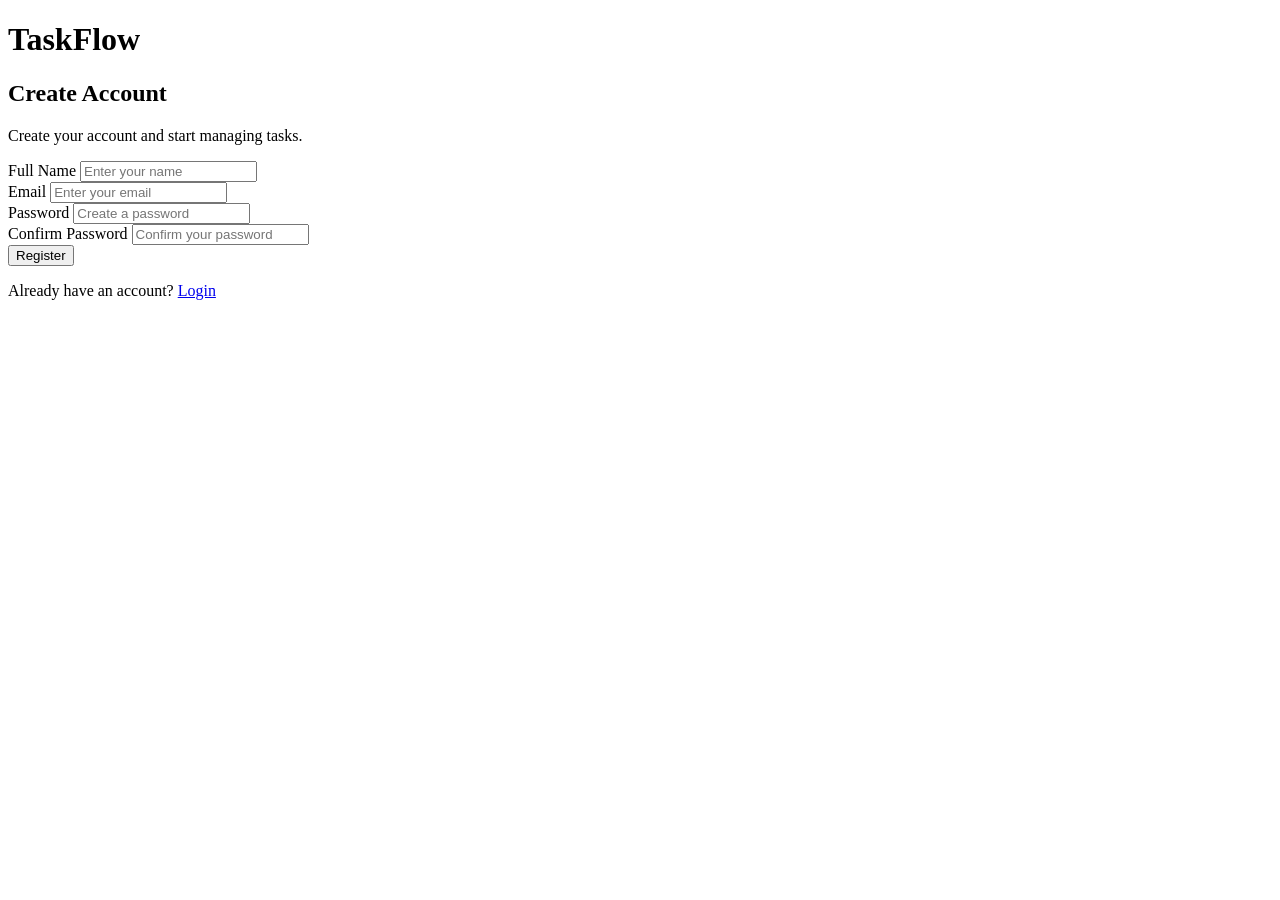
==== frontend/register.html @ aafeec91 "|" ====
<!DOCTYPE html>
<html lang="en">
<head>
    <meta charset="UTF-8">
    <meta name="viewport" content="width=device-width, initial-scale=1.0">

    <title>TaskFlow - Register</title>

    <link rel="stylesheet" href="css/style.css">
</head>

<body>

    <div class="auth-container">

        <div class="auth-box">

            <h1>TaskFlow</h1>

            <h2>Create Account</h2>

            <p>Create your account and start managing tasks.</p>

            <form>

                <div class="form-group">
                    <label for="name">Full Name</label>

                    <input
                        type="text"
                        id="name"
                        placeholder="Enter your name"
                        required
                    >
                </div>

                <div class="form-group">
                    <label for="email">Email</label>

                    <input
                        type="email"
                        id="email"
                        placeholder="Enter your email"
                        required
                    >
                </div>

                <div class="form-group">
                    <label for="password">Password</label>

                    <input
                        type="password"
                        id="password"
                        placeholder="Create a password"
                        required
                    >
                </div>

                <div class="form-group">
                    <label for="confirm-password">
                        Confirm Password
                    </label>

                    <input
                        type="password"
                        id="confirm-password"
                        placeholder="Confirm your password"
                        required
                    >
                </div>

                <button type="submit" class="btn">
                    Register
                </button>

            </form>

            <p class="auth-link">
                Already have an account?
                <a href="login.html">Login</a>
            </p>

        </div>

    </div>

</body>
</html>
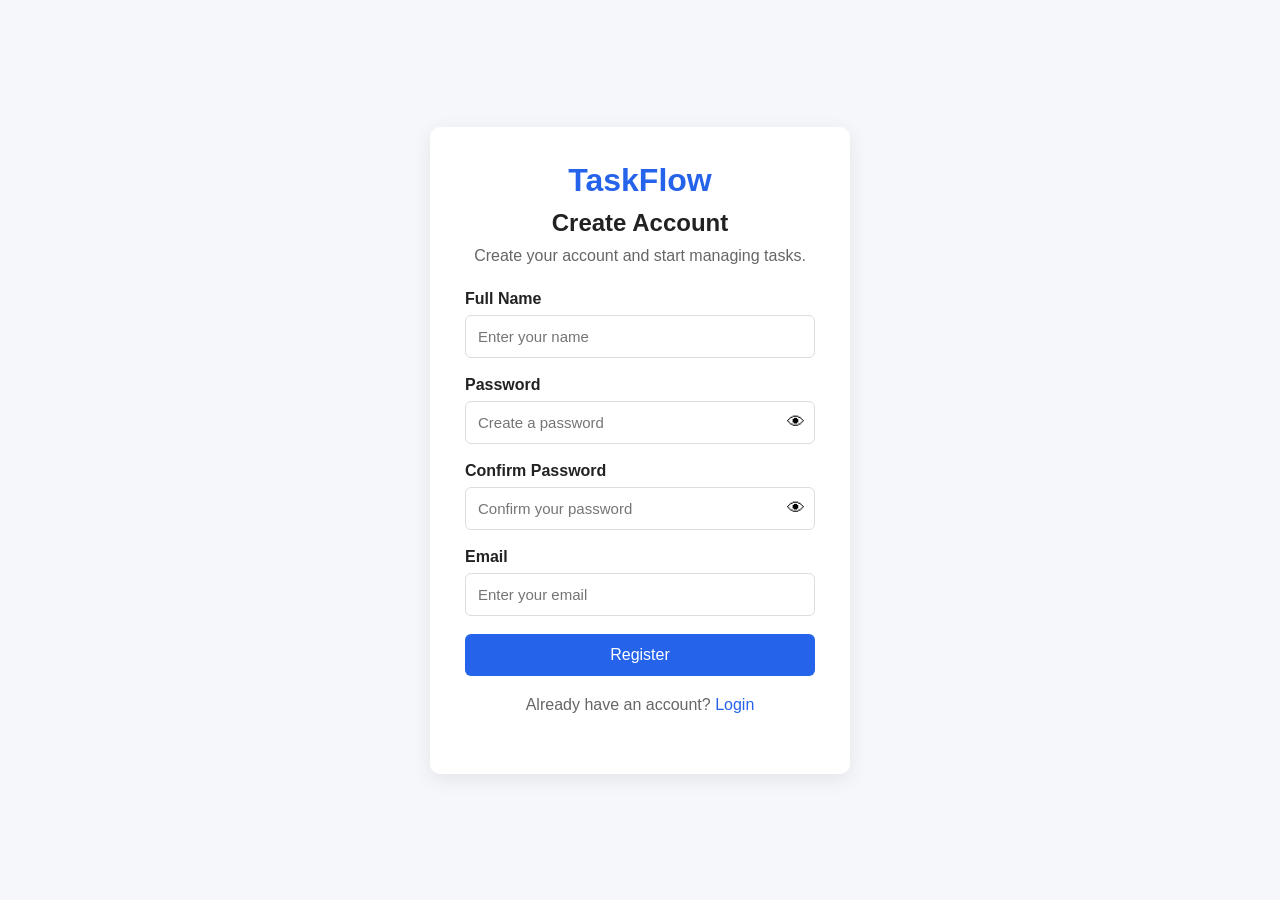
==== commit 82221552: "Some practice concepts on JWT" ====
--- a/frontend/register.html
+++ b/frontend/register.html
@@ -1,88 +1,90 @@
-<!DOCTYPE html>
+<!doctype html>
 <html lang="en">
-<head>
-    <meta charset="UTF-8">
-    <meta name="viewport" content="width=device-width, initial-scale=1.0">
+  <head>
+    <meta charset="UTF-8" />
+    <meta name="viewport" content="width=device-width, initial-scale=1.0" />
 
     <title>TaskFlow - Register</title>
 
-    <link rel="stylesheet" href="css/style.css">
-</head>
+    <link rel="stylesheet" href="css/style.css" />
+  </head>
 
-<body>
+  <body>
+    <div class="auth-container">
+      <div class="auth-box">
+        <h1>TaskFlow</h1>
 
-    <div class="auth-container">
+        <h2>Create Account</h2>
 
-        <div class="auth-box">
+        <p>Create your account and start managing tasks.</p>
 
-            <h1>TaskFlow</h1>
+        <form id="registerForm">
+          <div class="form-group">
+            <label for="name">Full Name</label>
 
-            <h2>Create Account</h2>
+            <input
+              type="text"
+              id="name"
+              placeholder="Enter your name"
+              required
+            />
+          </div>
+          <div class="form-group">
+            <label for="password">Password</label>
 
-            <p>Create your account and start managing tasks.</p>
+            <div class="password-container">
+              <input
+                type="password"
+                id="password"
+                placeholder="Create a password"
+                required
+              />
 
-            <form>
+              <button type="button" id="togglePassword" class="eye-button">
+                👁
+              </button>
+            </div>
+          </div>
+          <div class="form-group">
+            <label for="confirm-password"> Confirm Password </label>
 
-                <div class="form-group">
-                    <label for="name">Full Name</label>
+            <div class="password-container">
+              <input
+                type="password"
+                id="confirm-password"
+                placeholder="Confirm your password"
+                required
+              />
 
-                    <input
-                        type="text"
-                        id="name"
-                        placeholder="Enter your name"
-                        required
-                    >
-                </div>
+              <button
+                type="button"
+                id="toggleConfirmPassword"
+                class="eye-button"
+              >
+                👁
+              </button>
+            </div>
+          </div>
 
-                <div class="form-group">
-                    <label for="email">Email</label>
+          <div class="form-group">
+            <label for="email">Email</label>
 
-                    <input
-                        type="email"
-                        id="email"
-                        placeholder="Enter your email"
-                        required
-                    >
-                </div>
+            <input
+              type="email"
+              id="email"
+              placeholder="Enter your email"
+              required
+            />
+          </div>
+          <button type="submit" class="btn">Register</button>
+        </form>
 
-                <div class="form-group">
-                    <label for="password">Password</label>
-
-                    <input
-                        type="password"
-                        id="password"
-                        placeholder="Create a password"
-                        required
-                    >
-                </div>
-
-                <div class="form-group">
-                    <label for="confirm-password">
-                        Confirm Password
-                    </label>
-
-                    <input
-                        type="password"
-                        id="confirm-password"
-                        placeholder="Confirm your password"
-                        required
-                    >
-                </div>
-
-                <button type="submit" class="btn">
-                    Register
-                </button>
-
-            </form>
-
-            <p class="auth-link">
-                Already have an account?
-                <a href="login.html">Login</a>
-            </p>
-
-        </div>
-
+        <p class="auth-link">
+          Already have an account?
+          <a href="login.html">Login</a>
+        </p>
+      </div>
     </div>
-
-</body>
-</html>+    <script src="js/register.js"></script>
+  </body>
+</html>
--- a/frontend/css/style.css
+++ b/frontend/css/style.css
@@ -0,0 +1,542 @@
+/* =========================
+   General
+========================= */
+
+* {
+    margin: 0;
+    padding: 0;
+    box-sizing: border-box;
+}
+
+body {
+    font-family: Arial, sans-serif;
+    background-color: #f5f7fb;
+    color: #222;
+}
+
+a {
+    text-decoration: none;
+    color: #2563eb;
+}
+/* =========================
+   Home Page
+========================= */
+
+.hero {
+    text-align: center;
+
+    padding: 100px 20px;
+}
+
+.hero h1 {
+    font-size: 45px;
+
+    margin-bottom: 20px;
+}
+
+.hero p {
+    max-width: 600px;
+
+    margin: 0 auto 30px;
+
+    color: #666;
+
+    line-height: 1.6;
+}
+
+.hero-buttons {
+    display: flex;
+
+    justify-content: center;
+
+    gap: 15px;
+}
+
+.hero-buttons .btn {
+    width: auto;
+
+    padding: 12px 25px;
+}
+
+.secondary-btn {
+    background-color: #555;
+}
+
+.secondary-btn:hover {
+    background-color: #333;
+}
+
+
+/* =========================
+   Features
+========================= */
+
+.features {
+    max-width: 1100px;
+
+    margin: 0 auto;
+
+    padding: 60px 20px;
+}
+
+.features > h2 {
+    text-align: center;
+
+    margin-bottom: 35px;
+
+    font-size: 30px;
+}
+
+.feature-container {
+    display: grid;
+
+    grid-template-columns: repeat(3, 1fr);
+
+    gap: 20px;
+}
+
+.feature-card {
+    background-color: white;
+
+    padding: 30px;
+
+    text-align: center;
+
+    border-radius: 10px;
+
+    box-shadow: 0 3px 12px rgba(0, 0, 0, 0.06);
+}
+
+.feature-card h3 {
+    margin-bottom: 12px;
+}
+
+.feature-card p {
+    color: #666;
+
+    line-height: 1.5;
+}
+
+
+/* =========================
+   Footer
+========================= */
+
+footer {
+    text-align: center;
+
+    padding: 25px;
+
+    margin-top: 40px;
+
+    background-color: white;
+
+    border-top: 1px solid #ddd;
+}
+
+footer p {
+    color: #666;
+}
+
+
+/* =========================
+   Home Responsive
+========================= */
+
+@media (max-width: 700px) {
+
+    .hero h1 {
+        font-size: 32px;
+    }
+
+    .hero-buttons {
+        flex-direction: column;
+
+        align-items: center;
+    }
+
+    .feature-container {
+        grid-template-columns: 1fr;
+    }
+}
+
+/* =========================
+   Login & Register
+========================= */
+
+.auth-container {
+    min-height: 100vh;
+
+    display: flex;
+    justify-content: center;
+    align-items: center;
+
+    padding: 20px;
+}
+
+.auth-box {
+    width: 100%;
+    max-width: 420px;
+
+    background-color: white;
+
+    padding: 35px;
+
+    border-radius: 10px;
+
+    box-shadow: 0 5px 20px rgba(0, 0, 0, 0.08);
+}
+
+.auth-box h1 {
+    text-align: center;
+    color: #2563eb;
+
+    margin-bottom: 10px;
+}
+
+.auth-box h2 {
+    text-align: center;
+
+    margin-bottom: 10px;
+}
+
+.auth-box > p {
+    text-align: center;
+
+    color: #666;
+
+    margin-bottom: 25px;
+}
+
+
+/* Form */
+
+.form-group {
+    margin-bottom: 18px;
+}
+
+.form-group label {
+    display: block;
+
+    margin-bottom: 7px;
+
+    font-weight: bold;
+}
+
+.form-group input {
+    width: 100%;
+
+    padding: 12px;
+
+    border: 1px solid #ddd;
+
+    border-radius: 6px;
+
+    font-size: 15px;
+}
+
+.form-group input:focus {
+    outline: none;
+
+    border-color: #2563eb;
+}
+.password-container {
+    position: relative;
+
+    display: flex;
+
+    align-items: center;
+}
+
+.password-container input {
+    padding-right: 45px;
+}
+
+.eye-button {
+    position: absolute;
+
+    right: 10px;
+
+    background: none;
+
+    border: none;
+
+    cursor: pointer;
+
+    font-size: 18px;
+}
+
+
+/* Button */
+
+.btn {
+    width: 100%;
+
+    padding: 12px;
+
+    border: none;
+
+    border-radius: 6px;
+
+    background-color: #2563eb;
+
+    color: white;
+
+    font-size: 16px;
+
+    cursor: pointer;
+}
+
+.btn:hover {
+    background-color: #1d4ed8;
+}
+
+
+/* Auth link */
+
+.auth-link {
+    margin-top: 20px;
+}
+
+
+/* =========================
+   Navbar
+========================= */
+
+.navbar {
+    background-color: white;
+
+    padding: 18px 40px;
+
+    display: flex;
+
+    justify-content: space-between;
+    align-items: center;
+
+    border-bottom: 1px solid #ddd;
+}
+
+.logo {
+    font-size: 24px;
+
+    font-weight: bold;
+
+    color: #2563eb;
+}
+
+.navbar nav {
+    display: flex;
+
+    gap: 25px;
+}
+
+.navbar nav a {
+    color: #444;
+
+    font-weight: 500;
+}
+
+.navbar nav a:hover {
+    color: #2563eb;
+}
+
+
+/* =========================
+   Dashboard
+========================= */
+
+.dashboard {
+    max-width: 1100px;
+
+    margin: 40px auto;
+
+    padding: 0 20px;
+}
+
+.dashboard-header {
+    display: flex;
+
+    justify-content: space-between;
+    align-items: center;
+
+    margin-bottom: 30px;
+}
+
+.dashboard-header h1 {
+    margin-bottom: 8px;
+}
+
+.dashboard-header p {
+    color: #666;
+}
+
+.dashboard-header .btn {
+    width: auto;
+
+    padding: 12px 20px;
+}
+
+
+/* =========================
+   Statistics
+========================= */
+
+.stats {
+    display: grid;
+
+    grid-template-columns: repeat(3, 1fr);
+
+    gap: 20px;
+
+    margin-bottom: 35px;
+}
+
+.stat-card {
+    background-color: white;
+
+    padding: 25px;
+
+    border-radius: 10px;
+
+    box-shadow: 0 3px 12px rgba(0, 0, 0, 0.06);
+}
+
+.stat-card h3 {
+    color: #666;
+
+    margin-bottom: 10px;
+}
+
+.stat-card p {
+    font-size: 30px;
+
+    font-weight: bold;
+
+    color: #2563eb;
+}
+
+
+/* =========================
+   Tasks
+========================= */
+
+.tasks-section {
+    background-color: white;
+
+    padding: 25px;
+
+    border-radius: 10px;
+
+    box-shadow: 0 3px 12px rgba(0, 0, 0, 0.06);
+}
+
+.section-header {
+    display: flex;
+
+    justify-content: space-between;
+    align-items: center;
+
+    margin-bottom: 20px;
+}
+
+.section-header h2 {
+    font-size: 20px;
+}
+
+.task-card {
+    display: flex;
+
+    justify-content: space-between;
+    align-items: center;
+
+    padding: 18px 0;
+
+    border-bottom: 1px solid #eee;
+}
+
+.task-card:last-child {
+    border-bottom: none;
+}
+
+.task-card h3 {
+    margin-bottom: 6px;
+}
+
+.task-card p {
+    color: #666;
+}
+
+
+/* =========================
+   Task Status
+========================= */
+
+.status {
+    padding: 6px 12px;
+
+    border-radius: 20px;
+
+    font-size: 13px;
+
+    font-weight: bold;
+}
+
+.completed {
+    background-color: #dcfce7;
+
+    color: #166534;
+}
+
+.pending {
+    background-color: #fef3c7;
+
+    color: #92400e;
+}
+
+
+/* =========================
+   Responsive
+========================= */
+
+@media (max-width: 700px) {
+
+    .navbar {
+        padding: 15px 20px;
+
+        flex-direction: column;
+
+        gap: 15px;
+    }
+
+    .navbar nav {
+        gap: 15px;
+
+        flex-wrap: wrap;
+
+        justify-content: center;
+    }
+
+    .stats {
+        grid-template-columns: 1fr;
+    }
+
+    .dashboard-header {
+        flex-direction: column;
+
+        align-items: flex-start;
+
+        gap: 15px;
+    }
+
+    .dashboard-header .btn {
+        width: auto;
+    }
+
+    .task-card {
+        flex-direction: column;
+
+        align-items: flex-start;
+
+        gap: 12px;
+    }
+}
